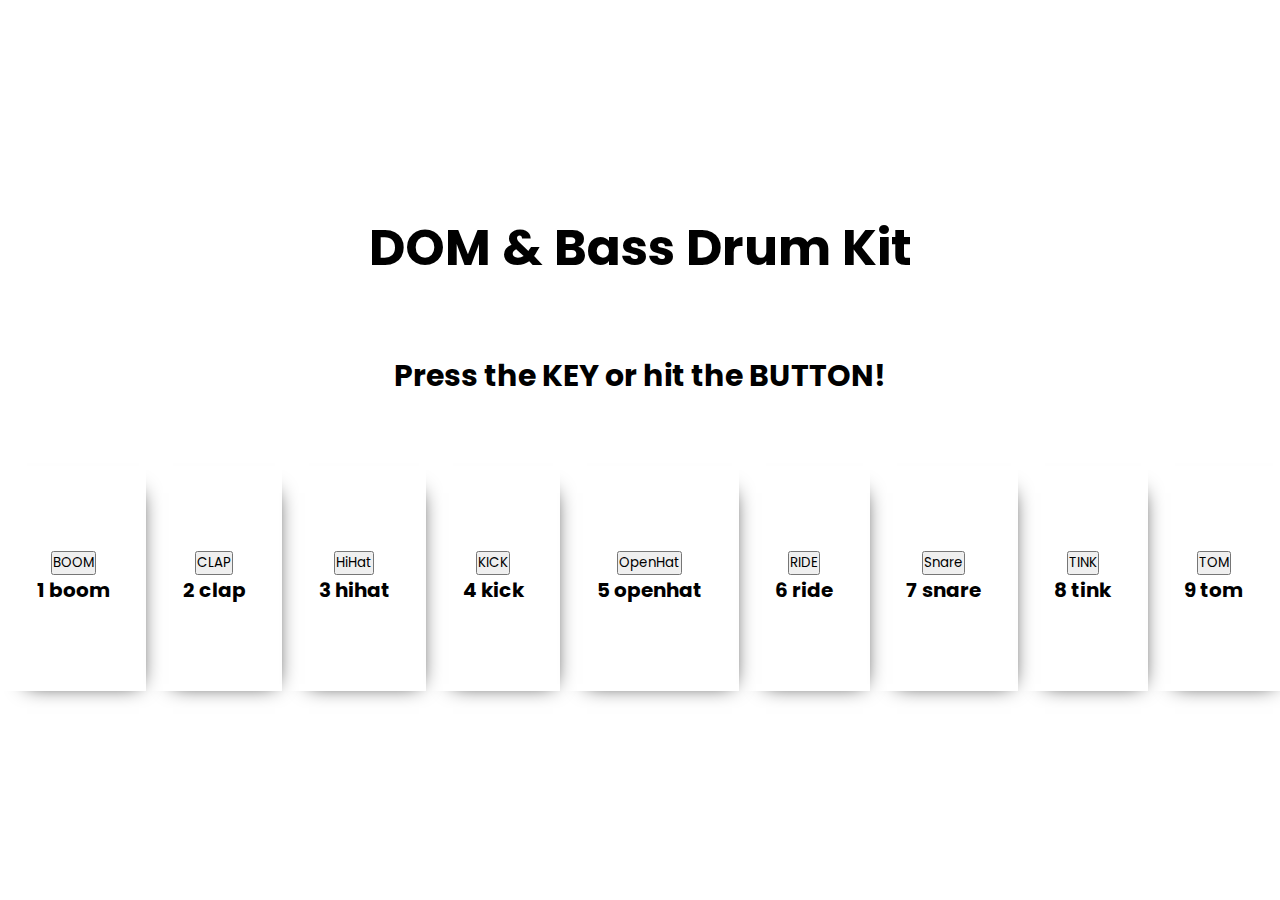
==== drumKit/index.html @ 99ece39c "v1 working" ====
<!DOCTYPE html>
<html lang="en">
	<head>
		<meta charset="UTF-8" />
		<meta http-equiv="X-UA-Compatible" content="IE=edge" />
		<meta name="viewport" content="width=device-width, initial-scale=1.0" />
		<link rel="stylesheet" href="styles.css" />
		<title>Drum Kit</title>
	</head>
	<body>
		<header id="header">DOM & Bass Drum Kit</header>
		<div id="number">
			<h2 id="numDisplay">Press the KEY or hit the BUTTON!</h2>
			<p id="log"></p>
		</div>
		<div id="container">
			<div id="boom">
				<button id="boomClick">BOOM</button>
				<p id="desc">1 boom</p>
			</div>
			<div id="clap">
				<button id="clapClick">CLAP</button>
				<p id="desc">2 clap</p>
			</div>
			<div id="hihat">
				<button id="hihatClick">HiHat</button>
				<p id="desc">3 hihat</p>
			</div>
			<div id="kick">
				<button id="kickClick">KICK</button>
				<p id="desc">4 kick</p>
			</div>
			<div id="openhat">
				<button id="openhatClick">OpenHat</button>
				<p id="desc">5 openhat</p>
			</div>
			<div id="ride">
				<button id="rideClick">RIDE</button>
				<p id="desc">6 ride</p>
			</div>
			<div id="snare">
				<button id="snareClick">Snare</button>
				<p id="desc">7 snare</p>
			</div>
			<div id="tink">
				<button id="tinkClick">TINK</button>
				<p id="desc">8 tink</p>
			</div>
			<div id="tom">
				<button id="tomClick">TOM</button>
				<p id="desc">9 tom</p>
			</div>
		</div>

		<script src="app.js"></script>
	</body>
</html>
---- drumKit/styles.css ----
@import url("https://fonts.googleapis.com/css2?family=Poppins:wght@400;700&display=swap");

* {
	box-sizing: border-box;
	margin: 0;
	padding: 0;
	font-family: "Poppins";
}

body {
	width: 100vw;
	height: 100vh;
	display: flex;
	flex-direction: column;
	justify-content: center;
	align-items: center;
}

#header {
	font-weight: bold;
	font-size: 50px;
}
#number {
	display: flex;
	align-items: center;
	height: 20%;
}

#numDisplay {
	font-size: 30px;
}

#container {
	height: 25%;
	width: 100%;
	display: flex;
	justify-content: center;
	align-items: center;
}

#boom,
#clap,
#hihat,
#kick,
#openhat,
#ride,
#snare,
#tink,
#tom {
	flex-basis: 1;
	flex-grow: 1;
	height: 100%;
	display: flex;
	flex-direction: column;
	justify-content: center;
	align-items: center;
	box-shadow: 10px 10px 20px -17px rgba(0, 0, 0, 1);
}

#codeDisplay,
#keyDisplay,
#whichDisplay {
	color: blue;
	font-size: 50px;
	margin-bottom: 10px;
}

#desc {
	font-size: 20px;
	font-weight: bold;
}

.pressedBtn {
	font-size: 30px;
	color: lightseagreen;
}
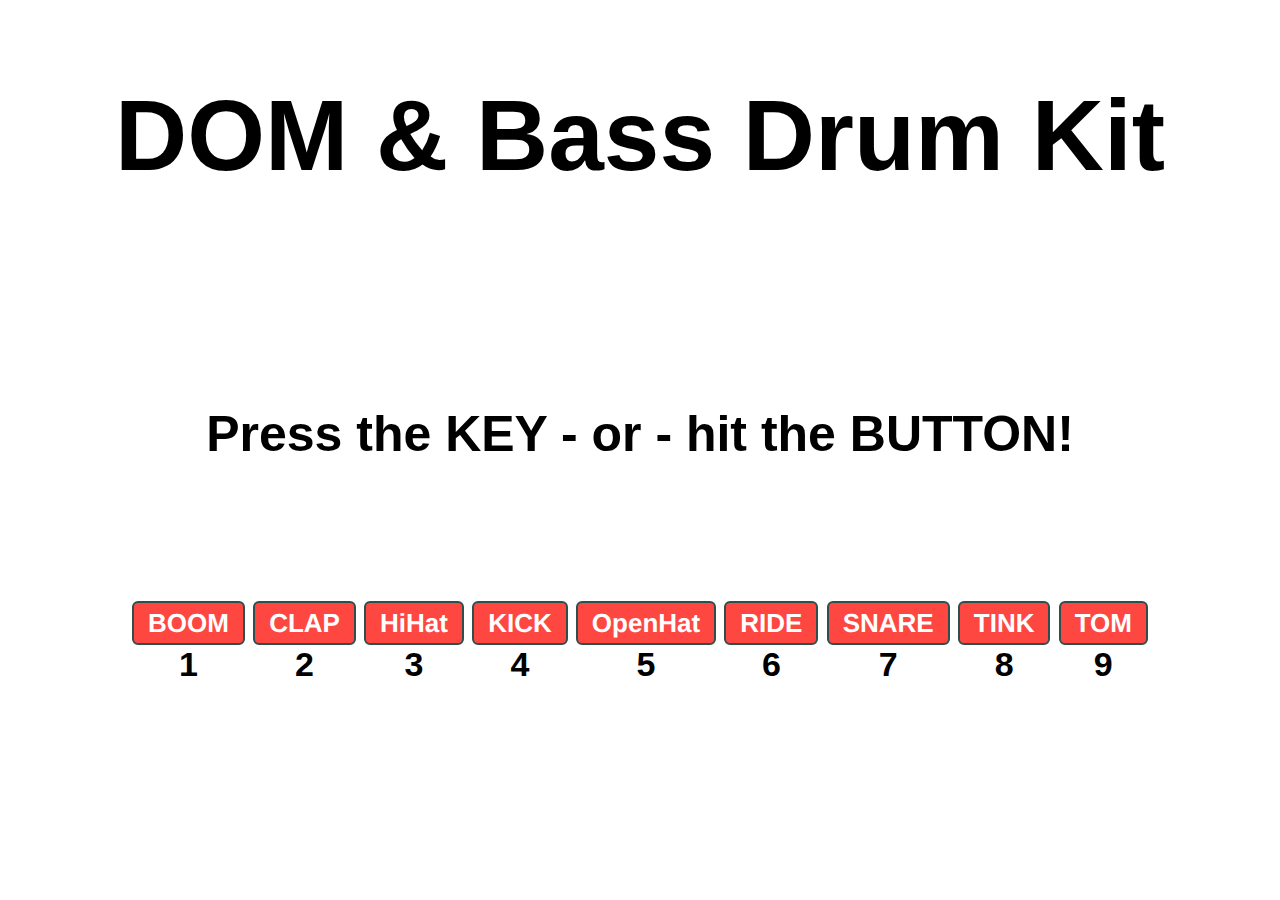
==== commit 7ed73552: "v2 styled" ====
--- a/drumKit/index.html
+++ b/drumKit/index.html
@@ -10,45 +10,44 @@
 	<body>
 		<header id="header">DOM & Bass Drum Kit</header>
 		<div id="number">
-			<h2 id="numDisplay">Press the KEY or hit the BUTTON!</h2>
-			<p id="log"></p>
+			<h2 id="numDisplay">Press the KEY - or - hit the BUTTON!</h2>
 		</div>
 		<div id="container">
 			<div id="boom">
 				<button id="boomClick">BOOM</button>
-				<p id="desc">1 boom</p>
+				<p id="desc">1</p>
 			</div>
 			<div id="clap">
 				<button id="clapClick">CLAP</button>
-				<p id="desc">2 clap</p>
+				<p id="desc">2</p>
 			</div>
 			<div id="hihat">
 				<button id="hihatClick">HiHat</button>
-				<p id="desc">3 hihat</p>
+				<p id="desc">3</p>
 			</div>
 			<div id="kick">
 				<button id="kickClick">KICK</button>
-				<p id="desc">4 kick</p>
+				<p id="desc">4</p>
 			</div>
 			<div id="openhat">
 				<button id="openhatClick">OpenHat</button>
-				<p id="desc">5 openhat</p>
+				<p id="desc">5</p>
 			</div>
 			<div id="ride">
 				<button id="rideClick">RIDE</button>
-				<p id="desc">6 ride</p>
+				<p id="desc">6</p>
 			</div>
 			<div id="snare">
-				<button id="snareClick">Snare</button>
-				<p id="desc">7 snare</p>
+				<button id="snareClick">SNARE</button>
+				<p id="desc">7</p>
 			</div>
 			<div id="tink">
 				<button id="tinkClick">TINK</button>
-				<p id="desc">8 tink</p>
+				<p id="desc">8</p>
 			</div>
 			<div id="tom">
 				<button id="tomClick">TOM</button>
-				<p id="desc">9 tom</p>
+				<p id="desc">9</p>
 			</div>
 		</div>
 
--- a/drumKit/styles.css
+++ b/drumKit/styles.css
@@ -1,11 +1,17 @@
-@import url("https://fonts.googleapis.com/css2?family=Poppins:wght@400;700&display=swap");
-
 * {
 	box-sizing: border-box;
 	margin: 0;
 	padding: 0;
-	font-family: "Poppins";
+	font-family:'Franklin Gothic Medium', 'Arial Narrow', Arial, sans-serif
 }
+
+html { 
+	background: url(images/drumGIF.gif) no-repeat center center fixed; 
+	-webkit-background-size: cover;
+	-moz-background-size: cover;
+	-o-background-size: cover;
+	background-size: cover;
+  }
 
 body {
 	width: 100vw;
@@ -18,21 +24,23 @@
 
 #header {
 	font-weight: bold;
-	font-size: 50px;
+	font-size: 100px;
 }
 #number {
 	display: flex;
-	align-items: center;
-	height: 20%;
+	height: 30%;
+	justify-content: center;
+	align-items: flex-end;
 }
 
 #numDisplay {
-	font-size: 30px;
+	font-size: 50px;
+
 }
 
 #container {
-	height: 25%;
-	width: 100%;
+	height: 40%;
+	width: 80%;
 	display: flex;
 	justify-content: center;
 	align-items: center;
@@ -54,23 +62,41 @@
 	flex-direction: column;
 	justify-content: center;
 	align-items: center;
-	box-shadow: 10px 10px 20px -17px rgba(0, 0, 0, 1);
-}
-
-#codeDisplay,
-#keyDisplay,
-#whichDisplay {
-	color: blue;
-	font-size: 50px;
-	margin-bottom: 10px;
 }
 
 #desc {
-	font-size: 20px;
+	font-size: 34px;
 	font-weight: bold;
 }
 
-.pressedBtn {
-	font-size: 30px;
-	color: lightseagreen;
+button {
+  background: #FF4742;
+  border: 2px solid darkslategrey;
+  border-radius: 6px;
+  box-shadow: rgba(0, 0, 0, 0) 1px 2px 4px;
+  box-sizing: border-box;
+  color: white;
+  cursor: pointer;
+  display: inline-block;
+  font-size: 26px;
+  font-weight: 800;
+  line-height: 16px;
+  min-height: 40px;
+  outline: 0;
+  padding: 12px 14px;
+  text-align: center;
+  text-rendering: geometricprecision;
+  text-transform: none;
+  user-select: none;
+  -webkit-user-select: none;
+  touch-action: manipulation;
+  vertical-align: middle;
 }
+
+button:hover,
+button:active {
+  background-color: initial;
+  background-position: 0 0;
+  background: white;
+  color: black;
+}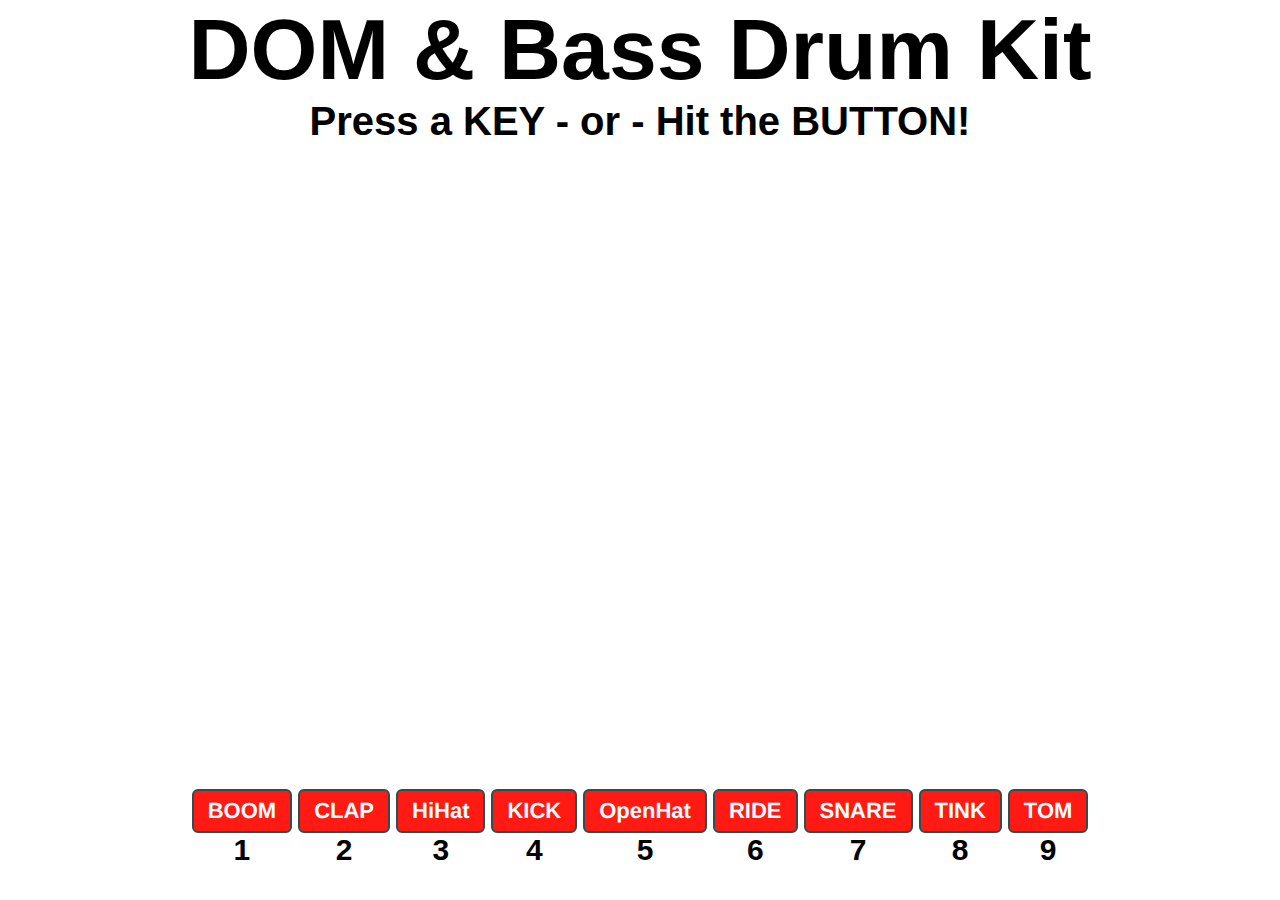
==== commit 353a3c51: "v3 reStyle" ====
--- a/drumKit/index.html
+++ b/drumKit/index.html
@@ -10,7 +10,7 @@
 	<body>
 		<header id="header">DOM & Bass Drum Kit</header>
 		<div id="number">
-			<h2 id="numDisplay">Press the KEY - or - hit the BUTTON!</h2>
+			<h2 id="numDisplay">Press a KEY - or - Hit the BUTTON!</h2>
 		</div>
 		<div id="container">
 			<div id="boom">
--- a/drumKit/styles.css
+++ b/drumKit/styles.css
@@ -4,14 +4,6 @@
 	padding: 0;
 	font-family:'Franklin Gothic Medium', 'Arial Narrow', Arial, sans-serif
 }
-
-html { 
-	background: url(images/drumGIF.gif) no-repeat center center fixed; 
-	-webkit-background-size: cover;
-	-moz-background-size: cover;
-	-o-background-size: cover;
-	background-size: cover;
-  }
 
 body {
 	width: 100vw;
@@ -24,26 +16,28 @@
 
 #header {
 	font-weight: bold;
-	font-size: 100px;
+	font-size: 86px;
 }
 #number {
 	display: flex;
-	height: 30%;
+	flex: 0.5;
 	justify-content: center;
-	align-items: flex-end;
+	align-items: centre;
 }
 
 #numDisplay {
-	font-size: 50px;
-
+	font-size: 40px;
 }
 
 #container {
-	height: 40%;
-	width: 80%;
+	background: url(images/drumKit.jpg) no-repeat center center fixed;
+	background-size: 50%;
+	flex: 10;
+	margin: 30px;
+	padding: 0;
 	display: flex;
-	justify-content: center;
-	align-items: center;
+	justify-content:center;
+	align-items:flex-end;
 }
 
 #boom,
@@ -55,22 +49,24 @@
 #snare,
 #tink,
 #tom {
+	background-color: white;
+	margin: 0;
+	padding: 3px;
 	flex-basis: 1;
 	flex-grow: 1;
-	height: 100%;
 	display: flex;
 	flex-direction: column;
-	justify-content: center;
+	justify-content:space-around;
 	align-items: center;
 }
 
 #desc {
-	font-size: 34px;
+	font-size: 30px;
 	font-weight: bold;
 }
 
 button {
-  background: #FF4742;
+  background: #ff1b13;
   border: 2px solid darkslategrey;
   border-radius: 6px;
   box-shadow: rgba(0, 0, 0, 0) 1px 2px 4px;
@@ -78,7 +74,7 @@
   color: white;
   cursor: pointer;
   display: inline-block;
-  font-size: 26px;
+  font-size: 22px;
   font-weight: 800;
   line-height: 16px;
   min-height: 40px;
